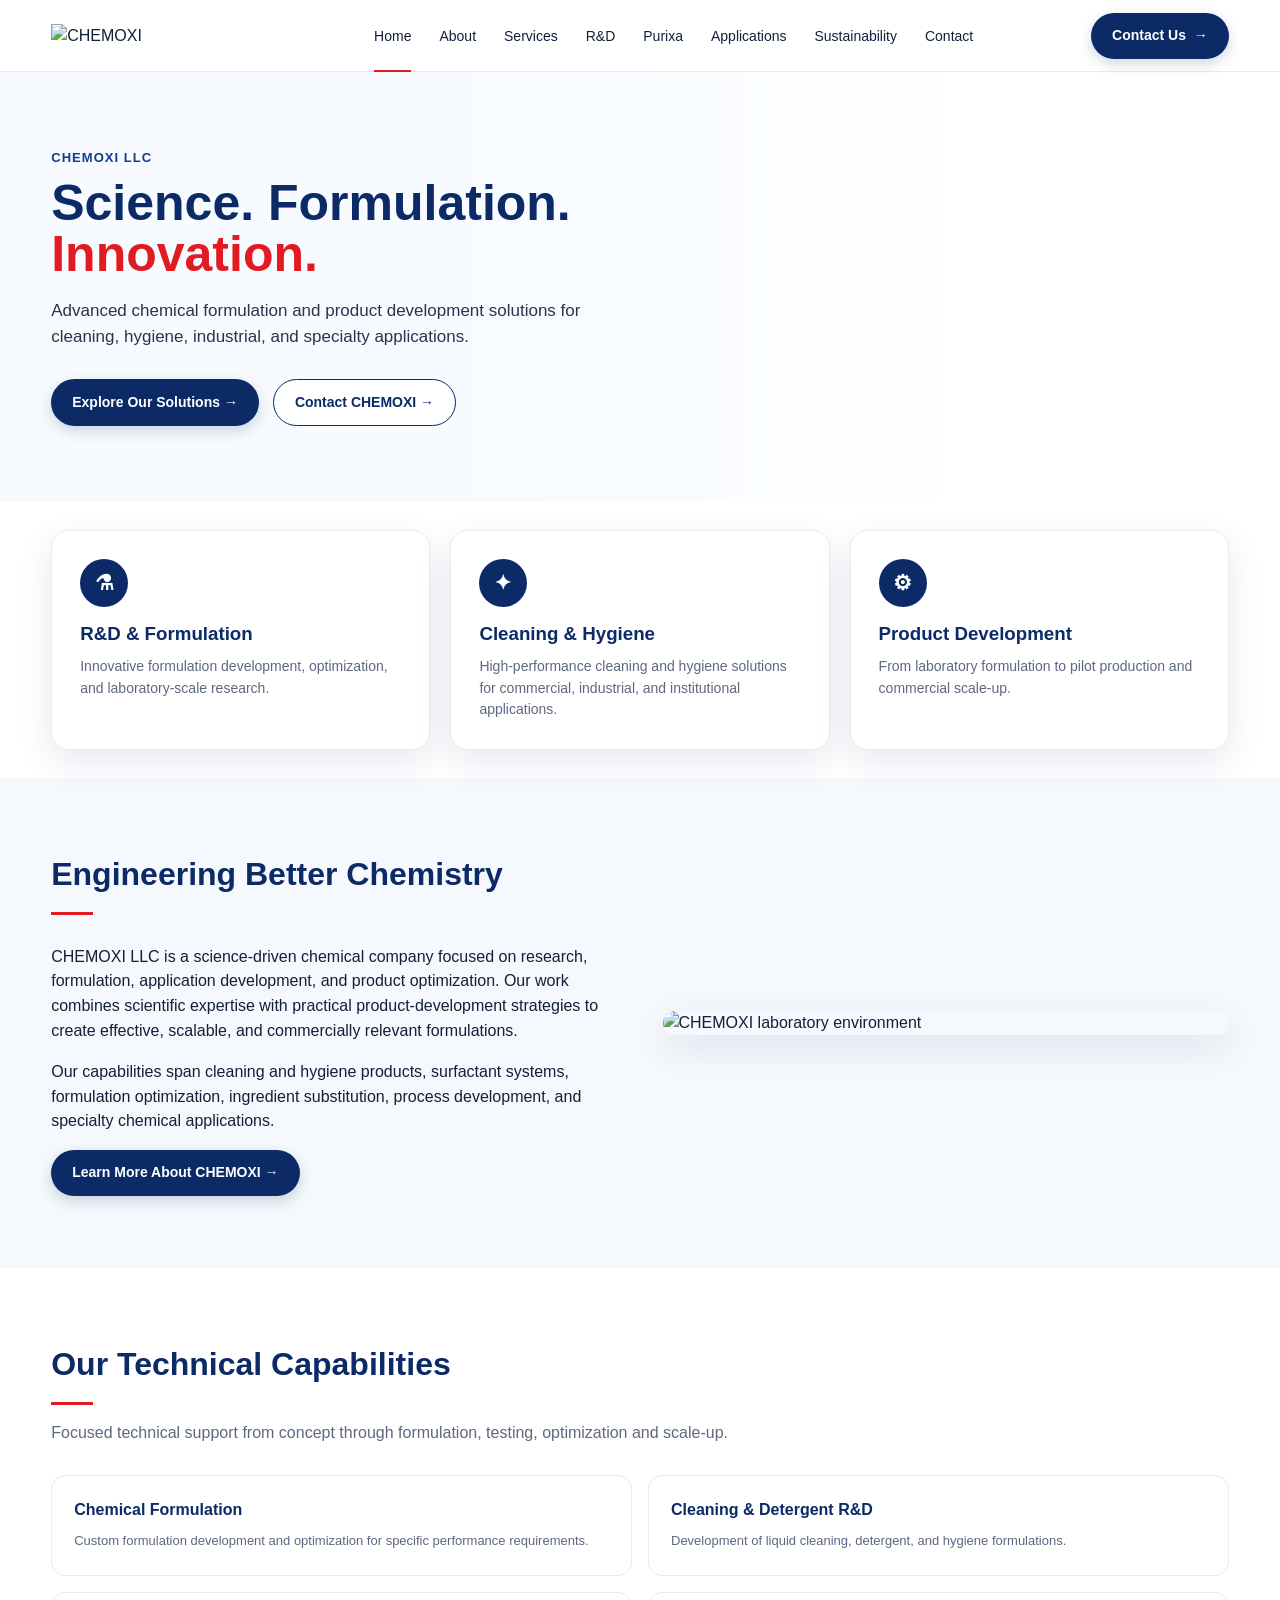
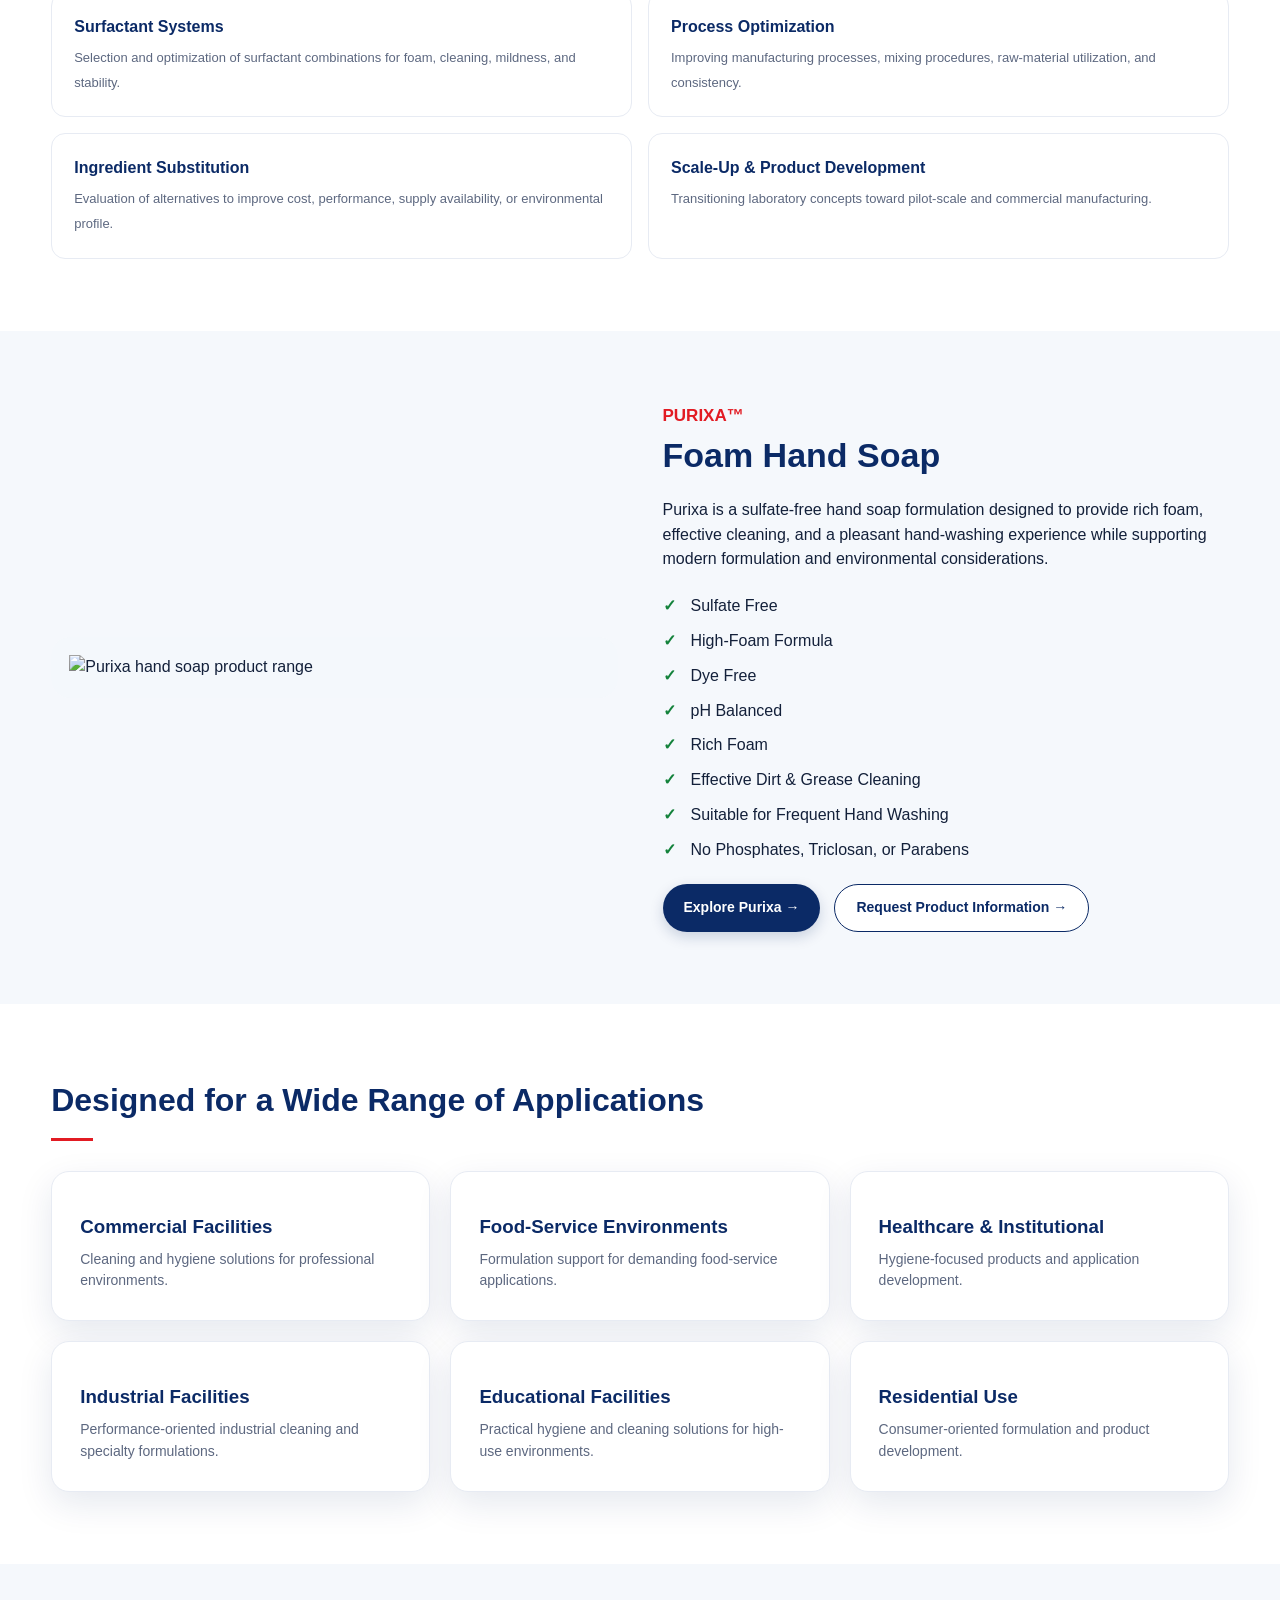
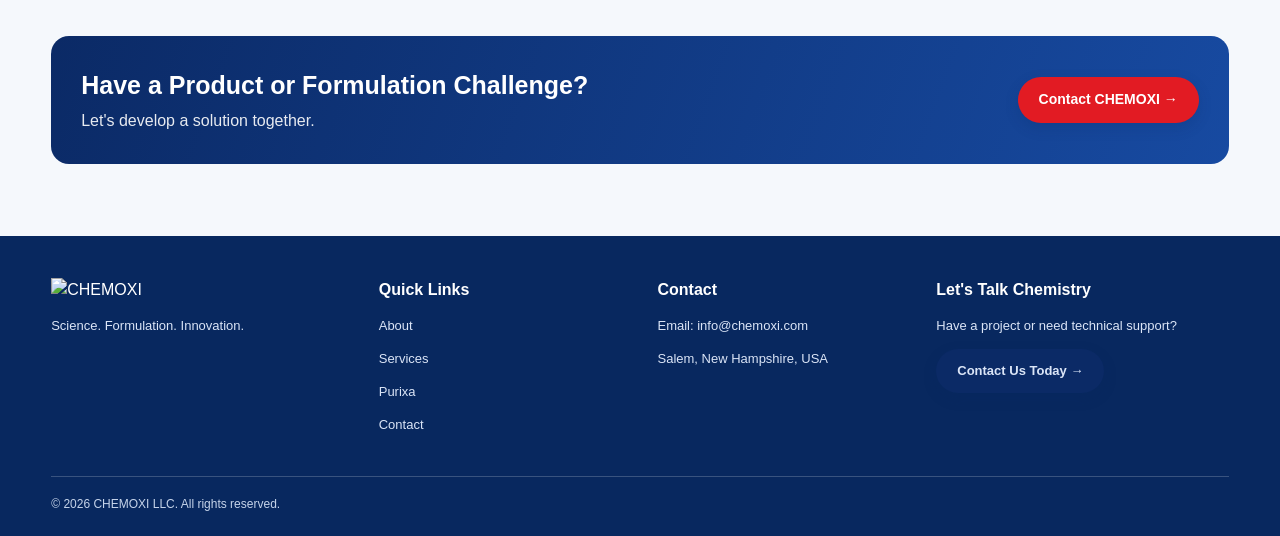
==== index.html @ ac536f21 "Add files via upload" ====
<!doctype html>
<html lang="en">
<head>
<meta charset="utf-8">
<meta name="viewport" content="width=device-width,initial-scale=1">
<title>Science. Formulation. Innovation. | CHEMOXI LLC</title>
<meta name="description" content="CHEMOXI — chemical formulation, R&D, cleaning and hygiene, and product development.">
<link rel="stylesheet" href="style.css">
</head>
<body>

<header class="topbar">
  <div class="container nav">
    <a href="index.html"><img class="logo" src="assets/chemoxi-logo.png" alt="CHEMOXI"></a>
    <nav class="navlinks">
      <a class="active" href="index.html">Home</a>
      <a class="" href="about.html">About</a>
      <a class="" href="services.html">Services</a>
      <a href="services.html#rd">R&amp;D</a>
      <a class="" href="products.html">Purixa</a>
      <a href="services.html#applications">Applications</a>
      <a href="about.html#sustainability">Sustainability</a>
      <a class="" href="contact.html">Contact</a>
    </nav>
    <a class="cta" href="contact.html">Contact Us&nbsp; →</a>
    <button class="menu" aria-label="Menu">☰</button>
  </div>
</header>


<section class="hero">
  <div class="hero-content">
    <div class="hero-copy">
      <div class="kicker">CHEMOXI LLC</div>
      <h1>Science. Formulation.<br><span>Innovation.</span></h1>
      <p>Advanced chemical formulation and product development solutions for cleaning, hygiene, industrial, and specialty applications.</p>
      <div class="actions"><a class="cta" href="services.html">Explore Our Solutions →</a><a class="cta outline" href="contact.html">Contact CHEMOXI →</a></div>
    </div>
  </div>
</section>

<section class="section" style="padding:28px 0">
<div class="container cards">
  <div class="card"><div class="icon">⚗</div><h3>R&amp;D &amp; Formulation</h3><p>Innovative formulation development, optimization, and laboratory-scale research.</p></div>
  <div class="card"><div class="icon">✦</div><h3>Cleaning &amp; Hygiene</h3><p>High-performance cleaning and hygiene solutions for commercial, industrial, and institutional applications.</p></div>
  <div class="card"><div class="icon">⚙</div><h3>Product Development</h3><p>From laboratory formulation to pilot production and commercial scale-up.</p></div>
</div>
</section>

<section class="section alt">
<div class="container split">
  <div><div class="section-head"><h2>Engineering Better Chemistry</h2></div>
    <p>CHEMOXI LLC is a science-driven chemical company focused on research, formulation, application development, and product optimization. Our work combines scientific expertise with practical product-development strategies to create effective, scalable, and commercially relevant formulations.</p>
    <p>Our capabilities span cleaning and hygiene products, surfactant systems, formulation optimization, ingredient substitution, process development, and specialty chemical applications.</p>
    <a class="cta" href="about.html">Learn More About CHEMOXI →</a>
  </div>
  <img src="assets/lab.jpg" alt="CHEMOXI laboratory environment">
</div>
</section>

<section class="section">
<div class="container">
  <div class="section-head"><h2>Our Technical Capabilities</h2><p>Focused technical support from concept through formulation, testing, optimization and scale-up.</p></div>
  <div class="capabilities">
    <div class="cap"><strong>Chemical Formulation</strong><span>Custom formulation development and optimization for specific performance requirements.</span></div>
    <div class="cap"><strong>Cleaning &amp; Detergent R&amp;D</strong><span>Development of liquid cleaning, detergent, and hygiene formulations.</span></div>
    <div class="cap"><strong>Surfactant Systems</strong><span>Selection and optimization of surfactant combinations for foam, cleaning, mildness, and stability.</span></div>
    <div class="cap"><strong>Process Optimization</strong><span>Improving manufacturing processes, mixing procedures, raw-material utilization, and consistency.</span></div>
    <div class="cap"><strong>Ingredient Substitution</strong><span>Evaluation of alternatives to improve cost, performance, supply availability, or environmental profile.</span></div>
    <div class="cap"><strong>Scale-Up &amp; Product Development</strong><span>Transitioning laboratory concepts toward pilot-scale and commercial manufacturing.</span></div>
  </div>
</div>
</section>

<section class="section alt">
<div class="container product">
  <div class="product-photo"><img src="assets/purixa-products.jpg" alt="Purixa hand soap product range"></div>
  <div>
    <h2><span>PURIXA™</span>Foam Hand Soap</h2>
    <p>Purixa is a sulfate-free hand soap formulation designed to provide rich foam, effective cleaning, and a pleasant hand-washing experience while supporting modern formulation and environmental considerations.</p>
    <ul class="checks"><li>Sulfate Free</li><li>High-Foam Formula</li><li>Dye Free</li><li>pH Balanced</li><li>Rich Foam</li><li>Effective Dirt &amp; Grease Cleaning</li><li>Suitable for Frequent Hand Washing</li><li>No Phosphates, Triclosan, or Parabens</li></ul>
    <div class="actions"><a class="cta" href="products.html">Explore Purixa →</a><a class="cta outline" href="contact.html">Request Product Information →</a></div>
  </div>
</div>
</section>

<section class="section" id="applications">
<div class="container"><div class="section-head"><h2>Designed for a Wide Range of Applications</h2></div>
<div class="cards">
<div class="card"><h3>Commercial Facilities</h3><p>Cleaning and hygiene solutions for professional environments.</p></div>
<div class="card"><h3>Food-Service Environments</h3><p>Formulation support for demanding food-service applications.</p></div>
<div class="card"><h3>Healthcare &amp; Institutional</h3><p>Hygiene-focused products and application development.</p></div>
<div class="card"><h3>Industrial Facilities</h3><p>Performance-oriented industrial cleaning and specialty formulations.</p></div>
<div class="card"><h3>Educational Facilities</h3><p>Practical hygiene and cleaning solutions for high-use environments.</p></div>
<div class="card"><h3>Residential Use</h3><p>Consumer-oriented formulation and product development.</p></div>
</div></div>
</section>

<section class="section alt">
<div class="container"><div class="banner"><div><h3>Have a Product or Formulation Challenge?</h3><p>Let's develop a solution together.</p></div><a class="cta red" href="contact.html">Contact CHEMOXI →</a></div></div>
</section>


<footer class="footer">
  <div class="container footer-grid">
    <div>
      <img class="footer-logo" src="assets/chemoxi-logo.png" alt="CHEMOXI">
      <p>Science. Formulation. Innovation.</p>
    </div>
    <div><h4>Quick Links</h4>
      <p><a href="about.html">About</a></p><p><a href="services.html">Services</a></p><p><a href="products.html">Purixa</a></p><p><a href="contact.html">Contact</a></p>
    </div>
    <div><h4>Contact</h4><p>Email: <a href="mailto:info@chemoxi.com">info@chemoxi.com</a></p><p>Salem, New Hampshire, USA</p></div>
    <div><h4>Let's Talk Chemistry</h4><p>Have a project or need technical support?</p><a class="cta" href="contact.html">Contact Us Today →</a></div>
  </div>
  <div class="container copyright">© 2026 CHEMOXI LLC. All rights reserved.</div>
</footer>

</body>
</html>
---- style.css ----
:root{
  --navy:#0b2a66;
  --navy2:#08285f;
  --blue:#123d88;
  --red:#e21b23;
  --ink:#13203a;
  --muted:#5d6880;
  --line:#e7ebf3;
  --soft:#f5f8fc;
  --white:#fff;
  --shadow:0 12px 35px rgba(13,42,102,.10);
  --radius:18px;
}
*{box-sizing:border-box}
html{scroll-behavior:smooth}
body{margin:0;font-family:Inter,Segoe UI,Arial,sans-serif;color:var(--ink);background:#fff;line-height:1.55}
a{color:inherit;text-decoration:none}
img{max-width:100%;display:block}
.container{width:min(1180px,92%);margin:auto}
.topbar{height:72px;border-bottom:1px solid var(--line);background:#fff;position:sticky;top:0;z-index:50}
.nav{height:72px;display:flex;align-items:center;justify-content:space-between;gap:25px}
.logo{width:205px}
.navlinks{display:flex;align-items:center;gap:28px;font-size:14px}
.navlinks a{padding:26px 0 23px;border-bottom:2px solid transparent}
.navlinks a:hover,.navlinks a.active{border-bottom-color:var(--red)}
.cta{display:inline-flex;align-items:center;justify-content:center;gap:9px;background:var(--navy);color:#fff;padding:12px 21px;border-radius:28px;font-weight:700;font-size:14px;box-shadow:0 5px 14px rgba(8,40,95,.18)}
.cta:hover{background:#0d367d}
.cta.red{background:var(--red)}
.outline{background:#fff;color:var(--navy);border:1px solid var(--navy);box-shadow:none}
.menu{display:none;border:0;background:none;font-size:28px;color:var(--navy)}

.hero{min-height:430px;background:linear-gradient(90deg,#f7fbff 0%,#f7fbff 36%,rgba(247,251,255,.88) 49%,rgba(255,255,255,0) 75%),url("assets/hero-lab.jpg") right center/auto 100% no-repeat;display:flex;align-items:center}
.hero-content{width:min(1180px,92%);margin:auto}
.hero-copy{width:52%;padding:65px 0}
.kicker{font-weight:800;letter-spacing:.08em;text-transform:uppercase;color:var(--blue);font-size:13px}
.hero h1{font-size:50px;line-height:1.02;margin:10px 0 18px;color:var(--navy)}
.hero h1 span{color:var(--red)}
.hero p{font-size:17px;max-width:560px;color:#29354c;margin-bottom:28px}
.actions{display:flex;gap:14px;flex-wrap:wrap}
.section{padding:72px 0}
.section.alt{background:var(--soft)}
.section-head{margin-bottom:30px}
.section-head h2{font-size:32px;color:var(--navy);margin:0 0 10px}
.section-head h2:after{content:"";display:block;width:42px;height:3px;background:var(--red);margin-top:12px}
.section-head p{max-width:760px;color:var(--muted)}
.cards{display:grid;grid-template-columns:repeat(3,1fr);gap:20px}
.card{border:1px solid var(--line);border-radius:var(--radius);padding:28px;background:#fff;box-shadow:var(--shadow)}
.card h3{margin:12px 0 8px;color:var(--navy)}
.card p{color:var(--muted);font-size:14px;margin:0}
.icon{width:48px;height:48px;border-radius:50%;display:grid;place-items:center;background:var(--navy);color:#fff;font-weight:800;font-size:21px}
.split{display:grid;grid-template-columns:1fr 1fr;gap:45px;align-items:center}
.split img{border-radius:18px;box-shadow:var(--shadow)}
.checks{padding:0;margin:22px 0;list-style:none}
.checks li{margin:10px 0;padding-left:28px;position:relative}
.checks li:before{content:"✓";position:absolute;left:0;color:#13823b;font-weight:900}
.capabilities{display:grid;grid-template-columns:repeat(2,1fr);gap:16px}
.cap{padding:22px;border:1px solid var(--line);border-radius:14px;background:#fff}
.cap strong{display:block;color:var(--navy);margin-bottom:5px}
.cap span{color:var(--muted);font-size:13px}
.banner{padding:30px;border-radius:18px;background:linear-gradient(110deg,var(--navy),#174aa1);color:#fff;display:flex;align-items:center;justify-content:space-between;gap:25px}
.banner h3{margin:0 0 5px;font-size:25px}.banner p{margin:0;opacity:.9}
.page-hero{padding:68px 0;background:linear-gradient(135deg,#f3f7fc,#fff)}
.page-hero h1{font-size:44px;color:var(--navy);margin:0 0 10px}.page-hero p{max-width:760px;color:var(--muted);font-size:17px}
.product{display:grid;grid-template-columns:1fr 1fr;gap:45px;align-items:center}
.product-photo{background:#f4f8fc;border-radius:20px;padding:18px}
.product h2{color:var(--navy);font-size:34px;margin:0 0 6px}.product h2 span{color:var(--red);font-size:17px;display:block}
.badges{display:flex;gap:8px;flex-wrap:wrap;margin:20px 0}
.badge{border:1px solid #cbd5e5;border-radius:20px;padding:7px 12px;font-size:12px;font-weight:700;color:var(--navy);background:#fff}
.contact-grid{display:grid;grid-template-columns:1fr 1.2fr;gap:30px}
.contact-card{padding:30px;border:1px solid var(--line);border-radius:18px;box-shadow:var(--shadow)}
.contact-item{margin:20px 0}.contact-item strong{display:block;color:var(--navy);margin-bottom:4px}.contact-item span,.contact-item a{color:var(--muted)}
form{display:grid;gap:14px}label{font-size:13px;font-weight:700;color:var(--navy)}input,textarea{width:100%;border:1px solid #d6deea;border-radius:10px;padding:13px;font:inherit}textarea{min-height:145px;resize:vertical}
.footer{background:var(--navy2);color:#fff;padding:42px 0 22px}.footer-grid{display:grid;grid-template-columns:1.2fr 1fr 1fr 1.2fr;gap:35px}.footer h4{margin:0 0 12px}.footer p,.footer a{color:#dbe5f7;font-size:13px}.footer-logo{width:180px;margin-bottom:12px}.copyright{border-top:1px solid rgba(255,255,255,.2);margin-top:28px;padding-top:18px;color:#c6d4ea;font-size:12px}
.note{border-left:4px solid var(--red);padding:18px 20px;background:#f8fafc;border-radius:0 12px 12px 0;margin:25px 0;color:#39445a}
@media(max-width:900px){
  .navlinks{display:none}.menu{display:block}.nav{height:68px}.topbar{height:68px}
  .hero{min-height:520px;background:linear-gradient(180deg,rgba(247,251,255,.94) 0%,rgba(247,251,255,.92) 56%,rgba(255,255,255,.35) 100%),url("assets/hero-lab.jpg") center bottom/cover no-repeat}
  .hero-copy{width:100%;padding:60px 0}.hero h1{font-size:42px}.cards,.split,.product,.contact-grid,.footer-grid{grid-template-columns:1fr}.capabilities{grid-template-columns:1fr 1fr}
}
@media(max-width:600px){
  .container,.hero-content{width:90%}.hero h1{font-size:36px}.section{padding:52px 0}.page-hero h1{font-size:36px}.capabilities{grid-template-columns:1fr}.banner{align-items:flex-start;flex-direction:column}
}
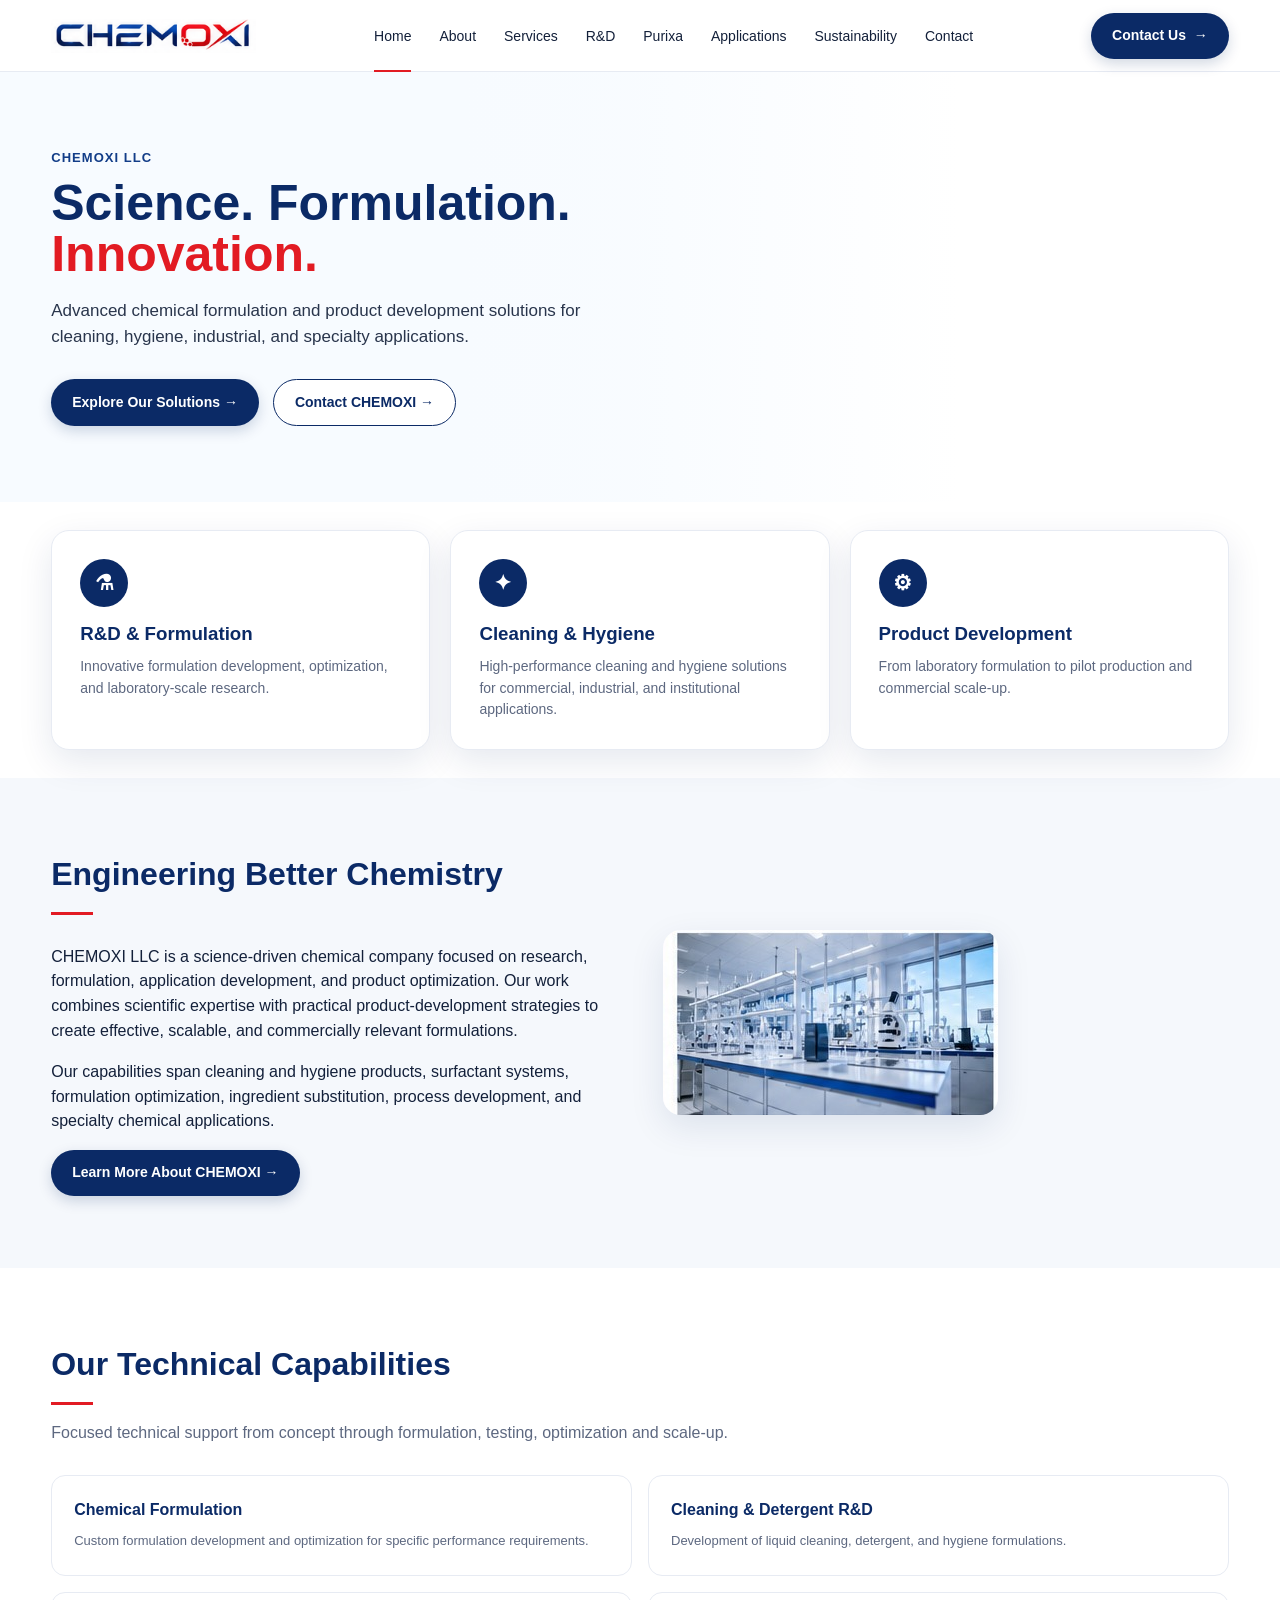
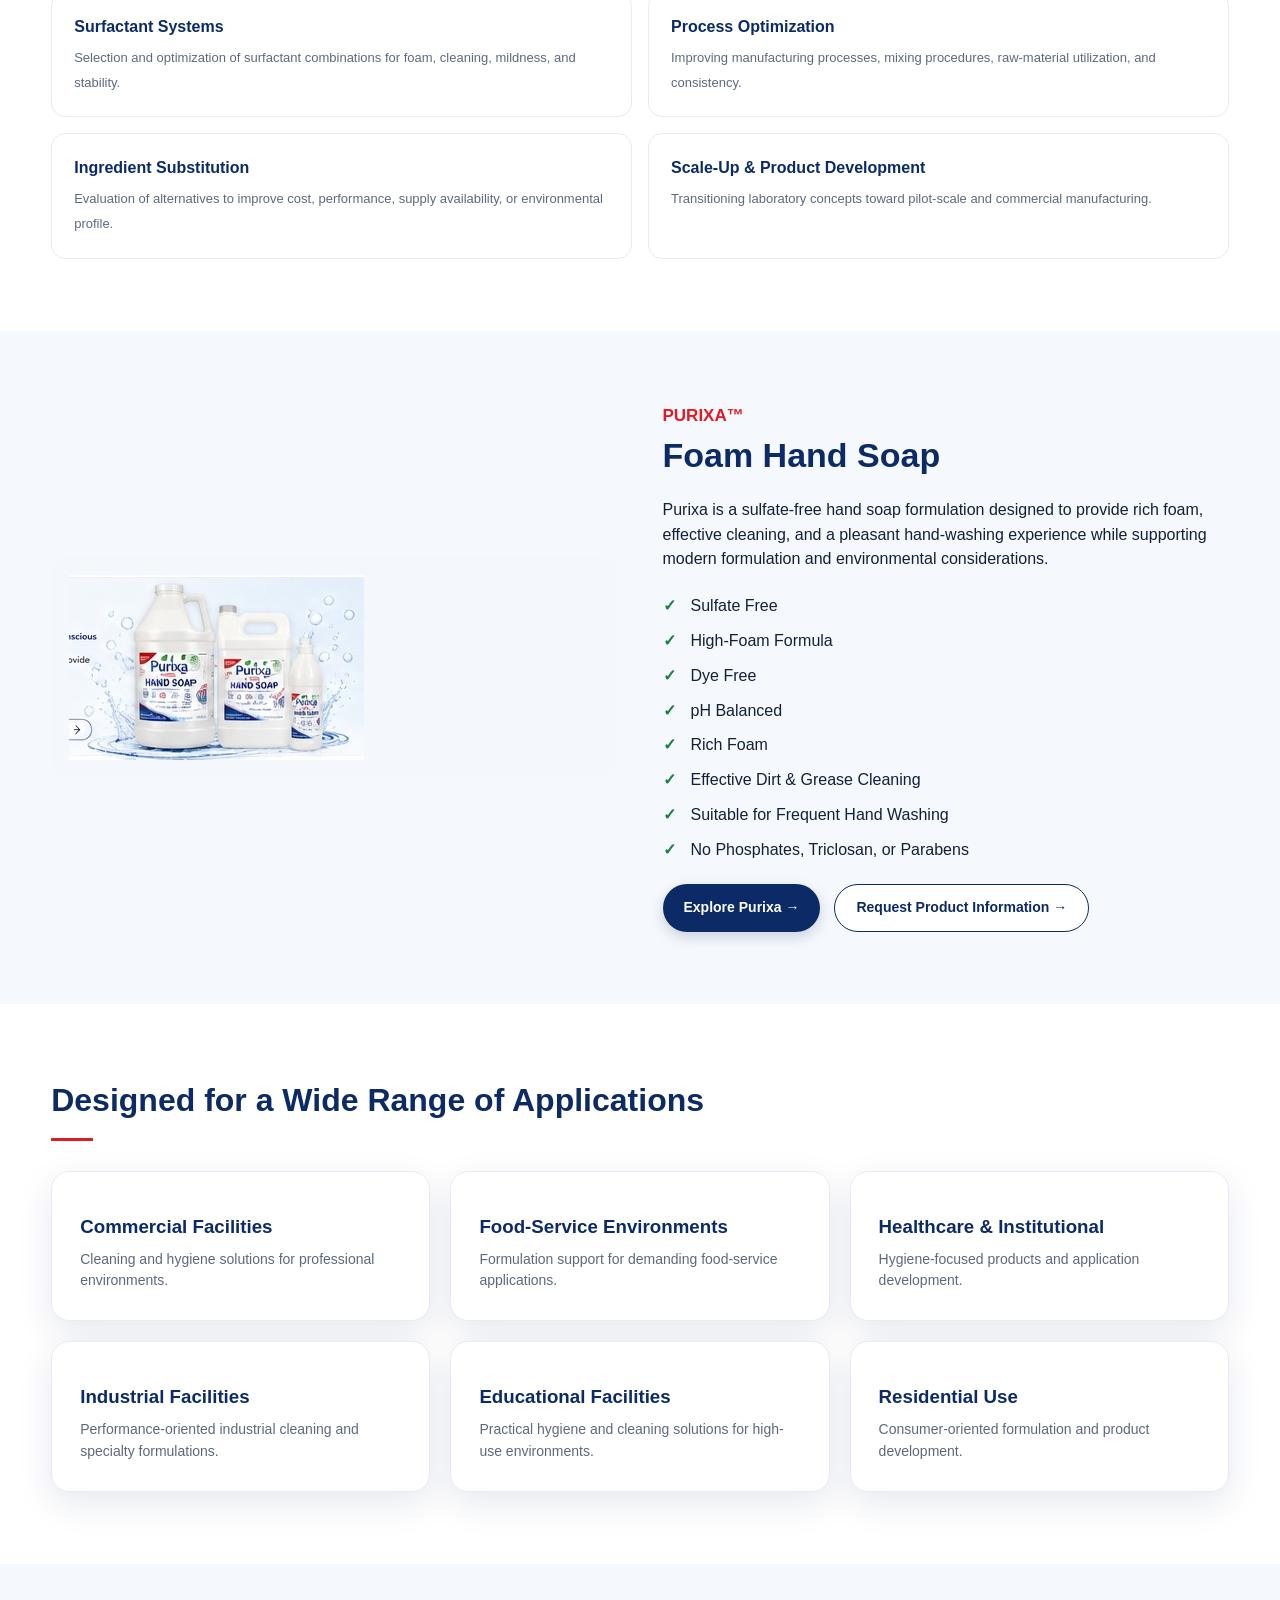
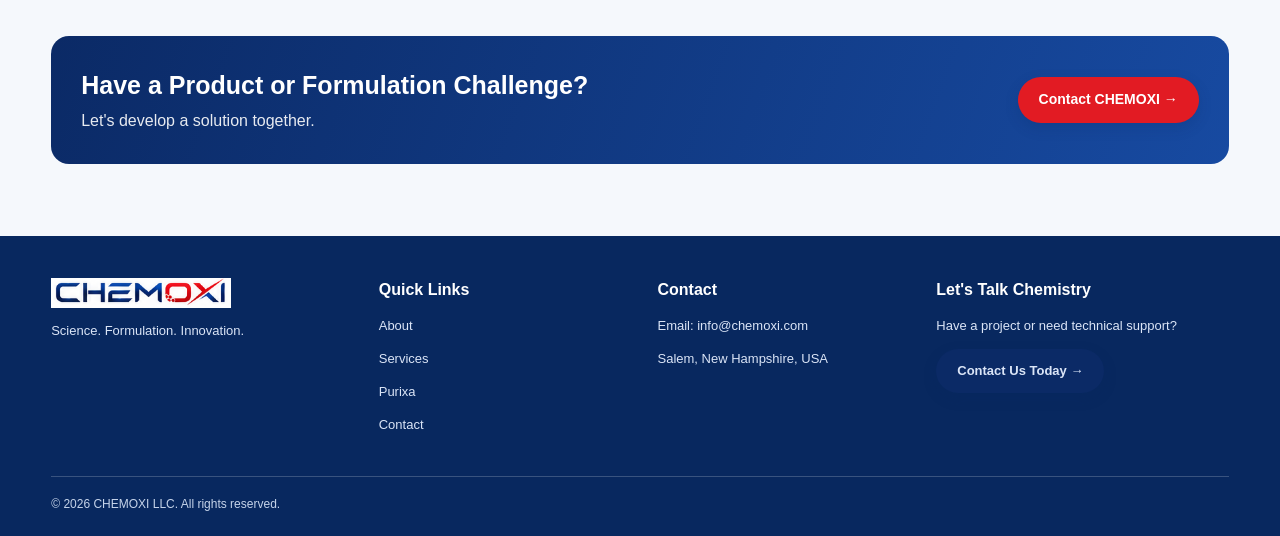
==== commit 75af3389: "Fix website image asset paths" ====
--- a/index.html
+++ b/index.html
@@ -11,7 +11,7 @@
 
 <header class="topbar">
   <div class="container nav">
-    <a href="index.html"><img class="logo" src="assets/chemoxi-logo.png" alt="CHEMOXI"></a>
+    <a href="index.html"><img class="logo" src="chemoxi-logo.png" alt="CHEMOXI"></a>
     <nav class="navlinks">
       <a class="active" href="index.html">Home</a>
       <a class="" href="about.html">About</a>
@@ -54,7 +54,7 @@
     <p>Our capabilities span cleaning and hygiene products, surfactant systems, formulation optimization, ingredient substitution, process development, and specialty chemical applications.</p>
     <a class="cta" href="about.html">Learn More About CHEMOXI →</a>
   </div>
-  <img src="assets/lab.jpg" alt="CHEMOXI laboratory environment">
+  <img src="lab.jpg" alt="CHEMOXI laboratory environment">
 </div>
 </section>
 
@@ -74,7 +74,7 @@
 
 <section class="section alt">
 <div class="container product">
-  <div class="product-photo"><img src="assets/purixa-products.jpg" alt="Purixa hand soap product range"></div>
+  <div class="product-photo"><img src="purixa-products.jpg" alt="Purixa hand soap product range"></div>
   <div>
     <h2><span>PURIXA™</span>Foam Hand Soap</h2>
     <p>Purixa is a sulfate-free hand soap formulation designed to provide rich foam, effective cleaning, and a pleasant hand-washing experience while supporting modern formulation and environmental considerations.</p>
@@ -104,7 +104,7 @@
 <footer class="footer">
   <div class="container footer-grid">
     <div>
-      <img class="footer-logo" src="assets/chemoxi-logo.png" alt="CHEMOXI">
+      <img class="footer-logo" src="chemoxi-logo.png" alt="CHEMOXI">
       <p>Science. Formulation. Innovation.</p>
     </div>
     <div><h4>Quick Links</h4>
